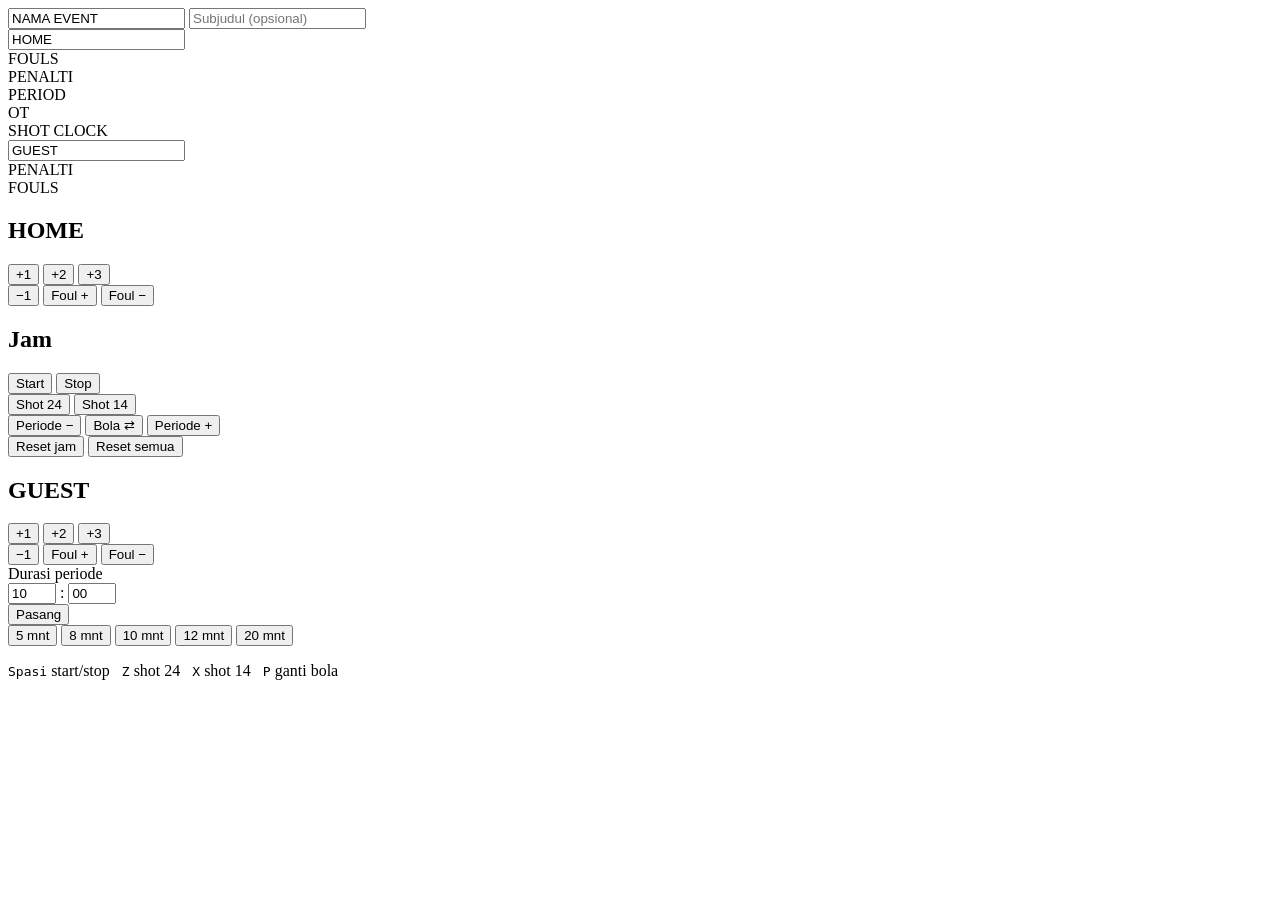
==== index.html @ eb393c66 "Rename ShootClock/index.html to index.html" ====
<!DOCTYPE html>
<html lang="id">
<head>
  <meta charset="UTF-8" />
  <meta name="viewport" content="width=device-width, initial-scale=1.0" />
  <title>Scoreboard Basket</title>
  <link rel="icon" type="image/svg+xml" href="favicon.svg?v=2" />
  <link rel="stylesheet" href="style.css" />
</head>
<body>
  <div class="wrap">

    <!-- ===== HEADER / PROFILE EVENT ===== -->
    <header class="event" id="event-header">
      <div class="event-text">
        <input class="event-title" id="event-title" value="NAMA EVENT" maxlength="40"
               placeholder="Nama event" aria-label="Judul event" />
        <input class="event-sub" id="event-sub" value="" maxlength="50"
               placeholder="Subjudul (opsional)" aria-label="Subjudul event" />
      </div>
    </header>

    <!-- ===== PAPAN SKOR ===== -->
    <div class="board">
      <section class="side home">
        <input class="team-name" data-team="home" value="HOME" maxlength="12" aria-label="Nama tim home" />
        <div class="panel"><div class="led red led-score" id="score-home"></div></div>
        <div class="sub">
          <span class="cap">FOULS</span>
          <div class="panel small"><div class="led amber led-small" id="foul-home"></div></div>
          <span class="lamp" id="penalty-home">PENALTI</span>
        </div>
      </section>

      <section class="middle">
        <div class="panel"><div class="led amber led-clock" id="game-clock"></div></div>

        <div class="period-row">
          <span class="arrow left" id="poss-home" title="Bola: home"></span>
          <div class="period-unit">
            <span class="cap">PERIOD</span>
            <div class="panel small"><div class="led amber led-small" id="period"></div></div>
            <span class="lamp" id="ot-lamp">OT</span>
          </div>
          <span class="arrow right" id="poss-away" title="Bola: guest"></span>
        </div>

        <div class="shot-unit">
          <span class="cap">SHOT CLOCK</span>
          <div class="panel"><div class="led red led-shot" id="shot-clock"></div></div>
        </div>
      </section>

      <section class="side away">
        <input class="team-name" data-team="away" value="GUEST" maxlength="12" aria-label="Nama tim guest" />
        <div class="panel"><div class="led red led-score" id="score-away"></div></div>
        <div class="sub">
          <span class="lamp" id="penalty-away">PENALTI</span>
          <div class="panel small"><div class="led amber led-small" id="foul-away"></div></div>
          <span class="cap">FOULS</span>
        </div>
      </section>
    </div>

    <!-- ===== PANEL OPERATOR ===== -->
    <div class="console">
      <div class="group">
        <h2 id="label-home">HOME</h2>
        <div class="row three">
          <button class="pts" data-team="home" data-pts="1">+1</button>
          <button class="pts" data-team="home" data-pts="2">+2</button>
          <button class="pts" data-team="home" data-pts="3">+3</button>
        </div>
        <div class="row three">
          <button class="muted" data-team="home" data-pts="-1">−1</button>
          <button data-foul="home" data-delta="1">Foul +</button>
          <button class="muted" data-foul="home" data-delta="-1">Foul −</button>
        </div>
      </div>

      <div class="group main">
        <h2>Jam</h2>
        <button id="btn-start" class="big go">Start</button>
        <button id="btn-pause" class="big stop">Stop</button>
        <div class="row two">
          <button id="btn-shot-24">Shot 24</button>
          <button id="btn-shot-14">Shot 14</button>
        </div>
        <div class="row three">
          <button data-period="-1">Periode −</button>
          <button id="btn-poss">Bola ⇄</button>
          <button data-period="1">Periode +</button>
        </div>
        <div class="row two">
          <button id="btn-reset-game" class="muted">Reset jam</button>
          <button id="btn-reset-all" class="muted danger">Reset semua</button>
        </div>
      </div>

      <div class="group">
        <h2 id="label-away">GUEST</h2>
        <div class="row three">
          <button class="pts" data-team="away" data-pts="1">+1</button>
          <button class="pts" data-team="away" data-pts="2">+2</button>
          <button class="pts" data-team="away" data-pts="3">+3</button>
        </div>
        <div class="row three">
          <button class="muted" data-team="away" data-pts="-1">−1</button>
          <button data-foul="away" data-delta="1">Foul +</button>
          <button class="muted" data-foul="away" data-delta="-1">Foul −</button>
        </div>
      </div>
    </div>

    <!-- ===== PENGATURAN WAKTU ===== -->
    <form class="settings" id="time-form" autocomplete="off">
      <span class="set-label">Durasi periode</span>
      <div class="time-input">
        <input id="set-min" type="number" inputmode="numeric" min="0" max="99" value="10" aria-label="Menit" />
        <span>:</span>
        <input id="set-sec" type="number" inputmode="numeric" min="0" max="59" value="00" aria-label="Detik" />
      </div>
      <button type="submit" class="apply">Pasang</button>
      <div class="presets">
        <button type="button" data-preset="5">5 mnt</button>
        <button type="button" data-preset="8">8 mnt</button>
        <button type="button" data-preset="10">10 mnt</button>
        <button type="button" data-preset="12">12 mnt</button>
        <button type="button" data-preset="20">20 mnt</button>
      </div>
      <span class="set-msg" id="set-msg"></span>
    </form>

    <p class="keys">
      <kbd>Spasi</kbd> start/stop &nbsp; <kbd>Z</kbd> shot 24 &nbsp; <kbd>X</kbd> shot 14 &nbsp; <kbd>P</kbd> ganti bola
    </p>
  </div>

  <script src="app.js"></script>
</body>
</html>
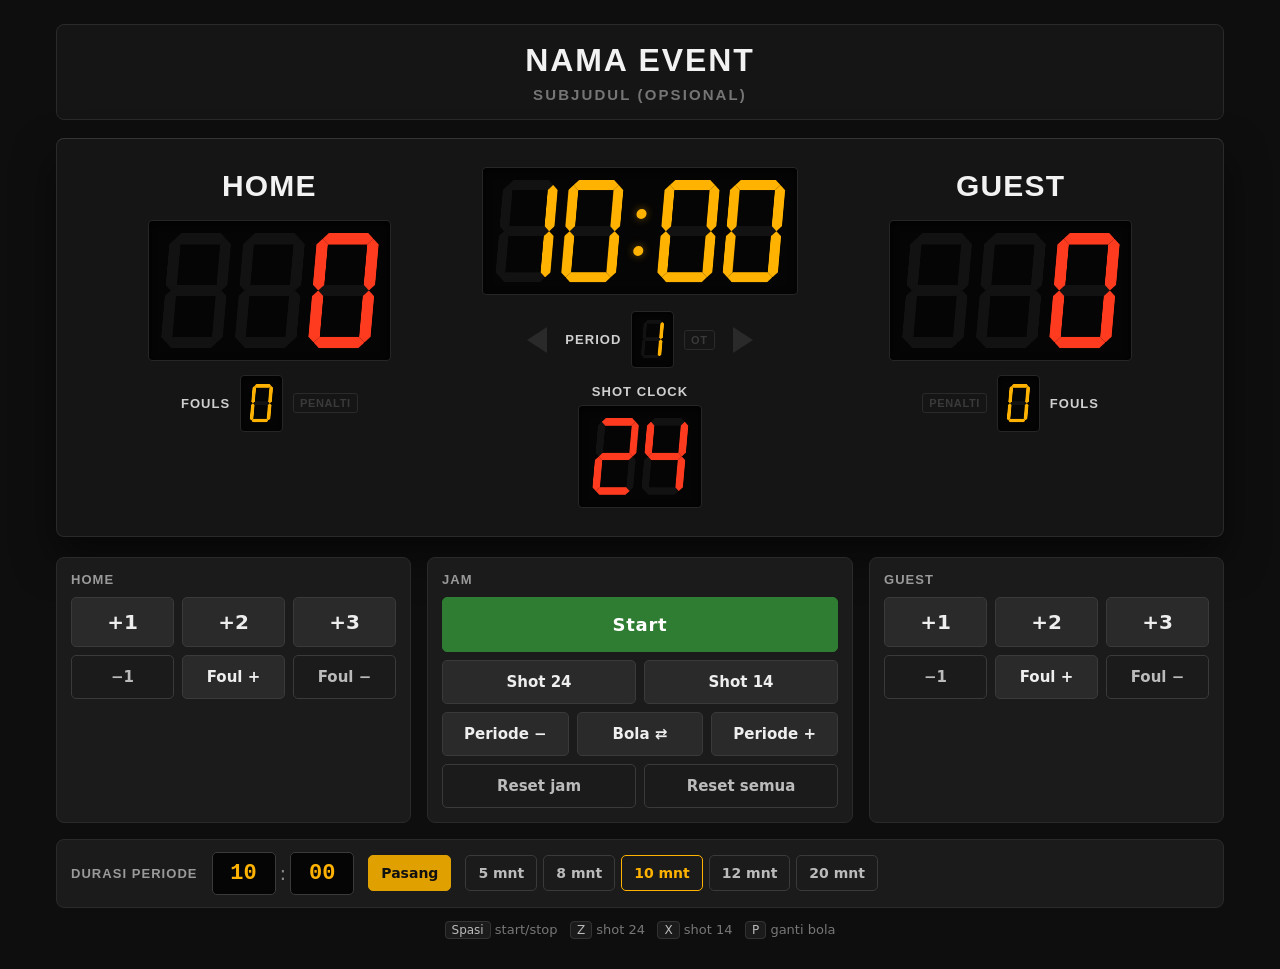
==== commit 73d86ddf: "Update index.html" ====
--- a/index.html
+++ b/index.html
@@ -4,7 +4,7 @@
   <meta charset="UTF-8" />
   <meta name="viewport" content="width=device-width, initial-scale=1.0" />
   <title>Scoreboard Basket</title>
-  <link rel="icon" type="image/svg+xml" href="favicon.svg?v=2" />
+  <link rel="icon" type="image/svg+xml" href="favicon.svg" />
   <link rel="stylesheet" href="style.css" />
 </head>
 <body>
--- a/style.css
+++ b/style.css
@@ -0,0 +1,374 @@
+:root {
+  --red: #ff3b1f;
+  --amber: #ffb300;
+  --off: rgba(255, 255, 255, 0.05);   /* segmen LED yang mati */
+
+  --ui: system-ui, -apple-system, "Segoe UI", Roboto, sans-serif;
+  --label: "Arial Narrow", "Roboto Condensed", "Helvetica Neue", Arial, sans-serif;
+}
+
+* { box-sizing: border-box; margin: 0; padding: 0; }
+
+body {
+  background: #0e0e0e;
+  color: #eee;
+  font-family: var(--ui);
+}
+
+.wrap { max-width: 1200px; margin: 0 auto; padding: 24px 16px 32px; }
+
+/* ================= HEADER / PROFILE EVENT ================= */
+.event {
+  display: flex;
+  align-items: center;
+  justify-content: center;
+  gap: 18px;
+  margin-bottom: 18px;
+  padding: 14px 18px;
+  background: #151515;
+  border: 1px solid #2a2a2a;
+  border-radius: 8px;
+}
+
+.event-text {
+  display: flex;
+  flex-direction: column;
+  align-items: center;
+  gap: 2px;
+  min-width: 0;
+}
+
+.event-title {
+  width: 100%;
+  padding: 2px 6px;
+  background: transparent;
+  border: 1px solid transparent;
+  border-radius: 4px;
+  color: #f2f2f2;
+  font: 700 clamp(20px, 3vw, 32px) var(--label);
+  font-stretch: condensed;
+  letter-spacing: 0.06em;
+  text-align: center;
+  text-transform: uppercase;
+}
+.event-sub {
+  width: 100%;
+  padding: 1px 6px;
+  background: transparent;
+  border: 1px solid transparent;
+  border-radius: 4px;
+  color: #9a9a9a;
+  font: 600 clamp(12px, 1.6vw, 15px) var(--label);
+  letter-spacing: 0.14em;
+  text-align: center;
+  text-transform: uppercase;
+}
+.event-title:hover, .event-sub:hover { border-color: #333; }
+.event-title:focus, .event-sub:focus { outline: none; border-color: #777; background: #0b0b0b; }
+.event-sub:placeholder-shown { color: #555; }
+
+@media (max-width: 760px) {
+  .event { gap: 12px; padding: 12px 14px; }
+}
+
+/* ================= PAPAN SKOR ================= */
+.board {
+  display: grid;
+  grid-template-columns: 1fr auto 1fr;
+  grid-template-areas: "home middle away";
+  gap: 24px 32px;
+  align-items: start;
+  padding: 28px 32px;
+  background: #151515;
+  border: 1px solid #2a2a2a;
+  border-top-color: #353535;
+  border-radius: 8px;
+  box-shadow: 0 20px 40px rgba(0, 0, 0, 0.5);
+}
+.home   { grid-area: home; }
+.middle { grid-area: middle; }
+.away   { grid-area: away; }
+
+.side {
+  display: flex;
+  flex-direction: column;
+  align-items: center;
+  gap: 14px;
+}
+
+.team-name {
+  width: 100%;
+  padding: 2px 4px;
+  background: transparent;
+  border: 0;
+  border-bottom: 1px solid transparent;
+  color: #f2f2f2;
+  font: 700 clamp(18px, 2.4vw, 30px) var(--label);
+  font-stretch: condensed;
+  letter-spacing: 0.04em;
+  text-align: center;
+  text-transform: uppercase;
+}
+.team-name:hover { border-bottom-color: #444; }
+.team-name:focus { outline: none; border-bottom-color: #888; }
+
+.cap {
+  color: #cfcfcf;
+  font: 700 13px var(--label);
+  font-stretch: condensed;
+  letter-spacing: 0.08em;
+}
+
+.panel {
+  display: inline-flex;
+  justify-content: center;
+  padding: 12px 16px;
+  background: #050505;
+  border: 1px solid #262626;
+  border-radius: 4px;
+  box-shadow: inset 0 2px 8px rgba(0, 0, 0, 0.8);
+}
+.panel.small { padding: 8px 10px; }
+
+.sub { display: flex; align-items: center; gap: 10px; }
+
+.lamp {
+  padding: 3px 6px;
+  border: 1px solid #2a2a2a;
+  border-radius: 3px;
+  color: #3a3a3a;
+  font: 700 11px var(--label);
+  letter-spacing: 0.06em;
+}
+.lamp.on { color: #111; background: var(--amber); border-color: var(--amber); }
+
+.middle {
+  display: flex;
+  flex-direction: column;
+  align-items: center;
+  gap: 16px;
+}
+
+.period-row { display: flex; align-items: center; gap: 18px; }
+.period-unit { display: flex; align-items: center; gap: 10px; }
+.shot-unit { display: flex; flex-direction: column; align-items: center; gap: 6px; }
+
+/* panah penguasaan bola */
+.arrow {
+  width: 0;
+  height: 0;
+  border-top: 13px solid transparent;
+  border-bottom: 13px solid transparent;
+}
+.arrow.left  { border-right: 20px solid #2a2a2a; }
+.arrow.right { border-left: 20px solid #2a2a2a; }
+.arrow.left.on  { border-right-color: var(--amber); }
+.arrow.right.on { border-left-color: var(--amber); }
+
+/* ================= DIGIT 7-SEGMEN ================= */
+/* Semua ukuran pakai em, jadi cukup ubah font-size untuk mengubah besar digit */
+.led {
+  --on: var(--red);
+  display: inline-flex;
+  align-items: center;
+  gap: 0.1em;
+  transform: skewX(-5deg);
+}
+.led.amber { --on: var(--amber); }
+
+.led-score { font-size: clamp(56px, 9vw, 128px); }
+.led-clock { font-size: clamp(52px, 8vw, 112px); }
+.led-shot  { font-size: clamp(44px, 6vw, 80px); }
+.led-small { font-size: clamp(28px, 3vw, 42px); }
+
+.dg { position: relative; flex: none; width: 0.54em; height: 1em; }
+
+.dg i { position: absolute; background: var(--off); }
+.dg i.on, .sep i.on {
+  background: var(--on);
+  box-shadow: 0 0 0.08em color-mix(in srgb, var(--on) 45%, transparent);
+}
+
+/* segmen horizontal: a (atas), g (tengah), d (bawah) */
+.sa, .sg, .sd {
+  left: 0.05em;
+  right: 0.05em;
+  height: 0.1em;
+  clip-path: polygon(0.05em 0, calc(100% - 0.05em) 0, 100% 50%, calc(100% - 0.05em) 100%, 0.05em 100%, 0 50%);
+}
+.sa { top: 0; }
+.sg { top: 0.45em; }
+.sd { bottom: 0; }
+
+/* segmen vertikal: f (kiri atas), b (kanan atas), e (kiri bawah), c (kanan bawah) */
+.sf, .sb, .se, .sc {
+  width: 0.1em;
+  height: 0.45em;
+  clip-path: polygon(50% 0, 100% 0.05em, 100% calc(100% - 0.05em), 50% 100%, 0 calc(100% - 0.05em), 0 0.05em);
+}
+.sf { left: 0;  top: 0.05em; }
+.sb { right: 0; top: 0.05em; }
+.se { left: 0;  bottom: 0.05em; }
+.sc { right: 0; bottom: 0.05em; }
+
+/* titik dua & titik desimal */
+.sep { position: relative; flex: none; width: 0.2em; height: 1em; }
+.sep i {
+  position: absolute;
+  left: 0.05em;
+  width: 0.1em;
+  height: 0.1em;
+  border-radius: 50%;
+  background: var(--off);
+}
+.colon i:first-child { top: 0.28em; }
+.colon i:last-child  { top: 0.64em; }
+.dot i { bottom: 0; }
+
+/* ================= PANEL OPERATOR ================= */
+.console {
+  display: grid;
+  grid-template-columns: 1fr 1.2fr 1fr;
+  gap: 16px;
+  margin-top: 20px;
+}
+
+.group {
+  display: flex;
+  flex-direction: column;
+  gap: 8px;
+  padding: 14px;
+  background: #1b1b1b;
+  border: 1px solid #2a2a2a;
+  border-radius: 8px;
+}
+
+.group h2 {
+  margin-bottom: 2px;
+  color: #9a9a9a;
+  font: 700 13px var(--label);
+  letter-spacing: 0.08em;
+  text-transform: uppercase;
+}
+
+.row { display: grid; gap: 8px; }
+.row.two   { grid-template-columns: 1fr 1fr; }
+.row.three { grid-template-columns: repeat(3, 1fr); }
+
+.console button {
+  padding: 12px 8px;
+  background: #2a2a2a;
+  border: 1px solid #3a3a3a;
+  border-radius: 5px;
+  color: #eee;
+  font: 600 15px var(--ui);
+  cursor: pointer;
+}
+.console button:hover  { background: #333; }
+.console button:active { background: #222; transform: translateY(1px); }
+
+.console .pts { font-size: 20px; font-weight: 700; }
+
+.console .muted { background: transparent; color: #bbb; }
+.console .muted:hover { background: #242424; }
+.console .danger:hover { border-color: #a33; color: #f66; }
+
+.console .big { padding: 16px; font-size: 18px; letter-spacing: 0.04em; }
+.console .go   { background: #2f7d32; border-color: #2f7d32; color: #fff; }
+.console .go:hover { background: #358f39; }
+.console .stop { background: #b23a2a; border-color: #b23a2a; color: #fff; }
+.console .stop:hover { background: #c4402e; }
+
+/* tampilkan Start ATAU Stop */
+#btn-pause { display: none; }
+body.is-running #btn-start { display: none; }
+body.is-running #btn-pause { display: block; }
+
+/* ================= PENGATURAN WAKTU ================= */
+.settings {
+  display: flex;
+  flex-wrap: wrap;
+  align-items: center;
+  gap: 10px 14px;
+  margin-top: 16px;
+  padding: 12px 14px;
+  background: #1b1b1b;
+  border: 1px solid #2a2a2a;
+  border-radius: 8px;
+}
+
+.set-label {
+  color: #9a9a9a;
+  font: 700 13px var(--label);
+  letter-spacing: 0.08em;
+  text-transform: uppercase;
+}
+
+.time-input { display: flex; align-items: center; gap: 4px; color: #888; font-size: 20px; }
+.time-input input {
+  width: 64px;
+  padding: 8px 6px;
+  background: #050505;
+  border: 1px solid #3a3a3a;
+  border-radius: 5px;
+  color: var(--amber);
+  font: 700 22px ui-monospace, "SFMono-Regular", Menlo, Consolas, monospace;
+  text-align: center;
+  -moz-appearance: textfield;
+}
+.time-input input::-webkit-outer-spin-button,
+.time-input input::-webkit-inner-spin-button { -webkit-appearance: none; margin: 0; }
+.time-input input:focus { outline: none; border-color: var(--amber); }
+
+.settings button {
+  padding: 9px 12px;
+  background: #2a2a2a;
+  border: 1px solid #3a3a3a;
+  border-radius: 5px;
+  color: #eee;
+  font: 600 14px var(--ui);
+  cursor: pointer;
+}
+.settings button:hover { background: #333; }
+.settings .apply { background: #e0a000; border-color: #e0a000; color: #111; }
+.settings .apply:hover { background: #f0b000; }
+
+.presets { display: flex; flex-wrap: wrap; gap: 6px; }
+.presets button { background: transparent; color: #bbb; }
+.presets button.active { border-color: var(--amber); color: var(--amber); }
+
+.set-msg { color: #888; font-size: 13px; }
+.set-msg.err { color: #f66; }
+
+.keys {
+  margin-top: 14px;
+  color: #777;
+  font-size: 13px;
+  text-align: center;
+}
+kbd {
+  padding: 1px 6px;
+  background: #1b1b1b;
+  border: 1px solid #333;
+  border-radius: 4px;
+  color: #bbb;
+  font: 12px var(--ui);
+}
+
+/* ================= RESPONSIVE ================= */
+@media (max-width: 760px) {
+  .wrap { padding: 12px 10px 24px; }
+  .board {
+    grid-template-columns: 1fr 1fr;
+    grid-template-areas:
+      "middle middle"
+      "home   away";
+    padding: 20px 14px;
+    gap: 20px 12px;
+  }
+  .sub { flex-wrap: wrap; justify-content: center; }
+
+  .console { grid-template-columns: 1fr 1fr; }
+  .console .main { grid-column: 1 / -1; order: -1; }
+  .keys { display: none; }
+}
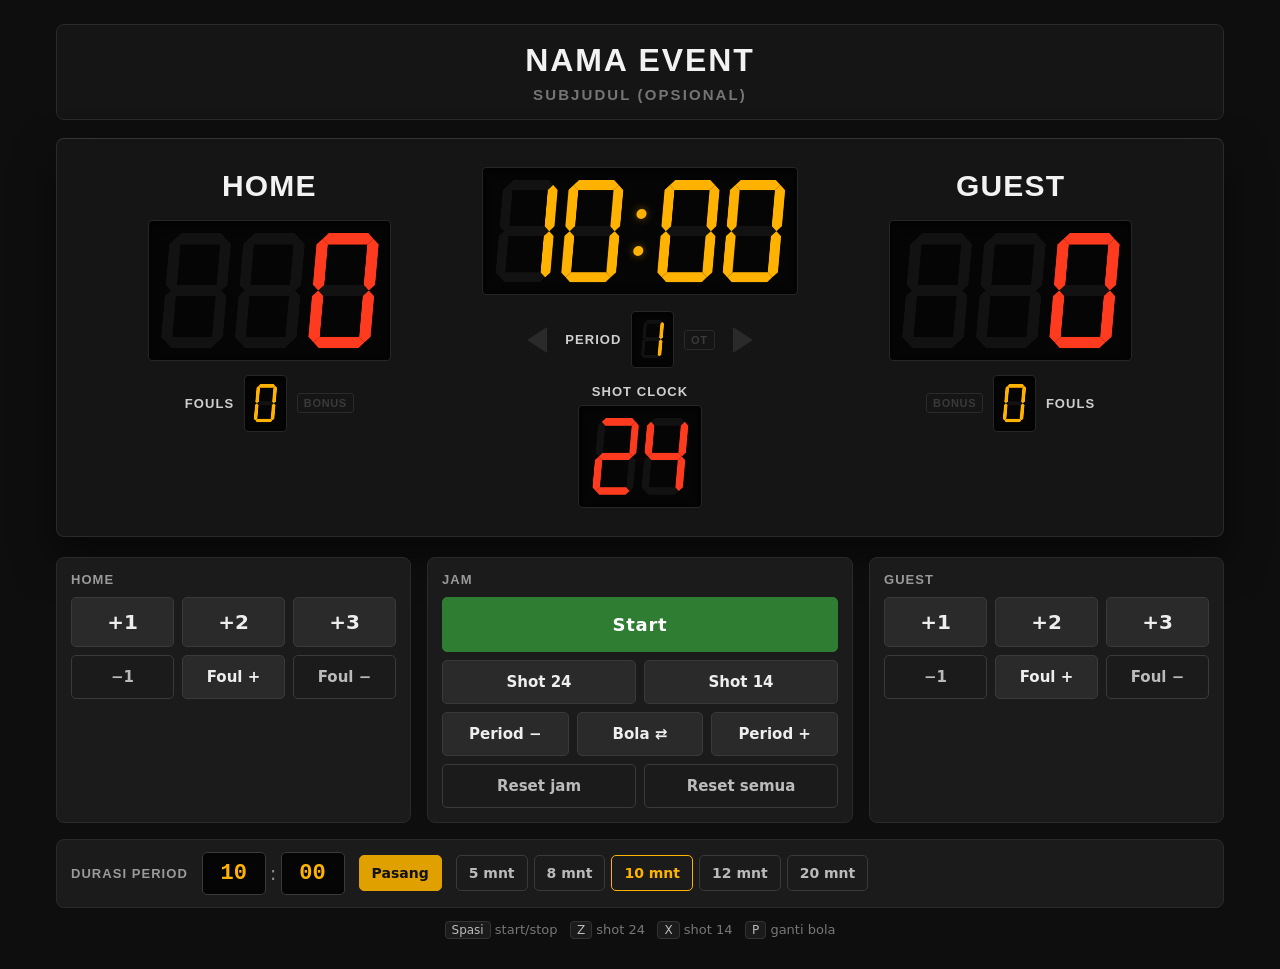
==== commit 163c9942: "Update index.html" ====
--- a/index.html
+++ b/index.html
@@ -28,7 +28,7 @@
         <div class="sub">
           <span class="cap">FOULS</span>
           <div class="panel small"><div class="led amber led-small" id="foul-home"></div></div>
-          <span class="lamp" id="penalty-home">PENALTI</span>
+          <span class="lamp" id="penalty-home">BONUS</span>
         </div>
       </section>
 
@@ -55,7 +55,7 @@
         <input class="team-name" data-team="away" value="GUEST" maxlength="12" aria-label="Nama tim guest" />
         <div class="panel"><div class="led red led-score" id="score-away"></div></div>
         <div class="sub">
-          <span class="lamp" id="penalty-away">PENALTI</span>
+          <span class="lamp" id="penalty-away">BONUS</span>
           <div class="panel small"><div class="led amber led-small" id="foul-away"></div></div>
           <span class="cap">FOULS</span>
         </div>
@@ -87,9 +87,9 @@
           <button id="btn-shot-14">Shot 14</button>
         </div>
         <div class="row three">
-          <button data-period="-1">Periode −</button>
+          <button data-period="-1">Period −</button>
           <button id="btn-poss">Bola ⇄</button>
-          <button data-period="1">Periode +</button>
+          <button data-period="1">Period +</button>
         </div>
         <div class="row two">
           <button id="btn-reset-game" class="muted">Reset jam</button>
@@ -114,7 +114,7 @@
 
     <!-- ===== PENGATURAN WAKTU ===== -->
     <form class="settings" id="time-form" autocomplete="off">
-      <span class="set-label">Durasi periode</span>
+      <span class="set-label">Durasi Period</span>
       <div class="time-input">
         <input id="set-min" type="number" inputmode="numeric" min="0" max="99" value="10" aria-label="Menit" />
         <span>:</span>
